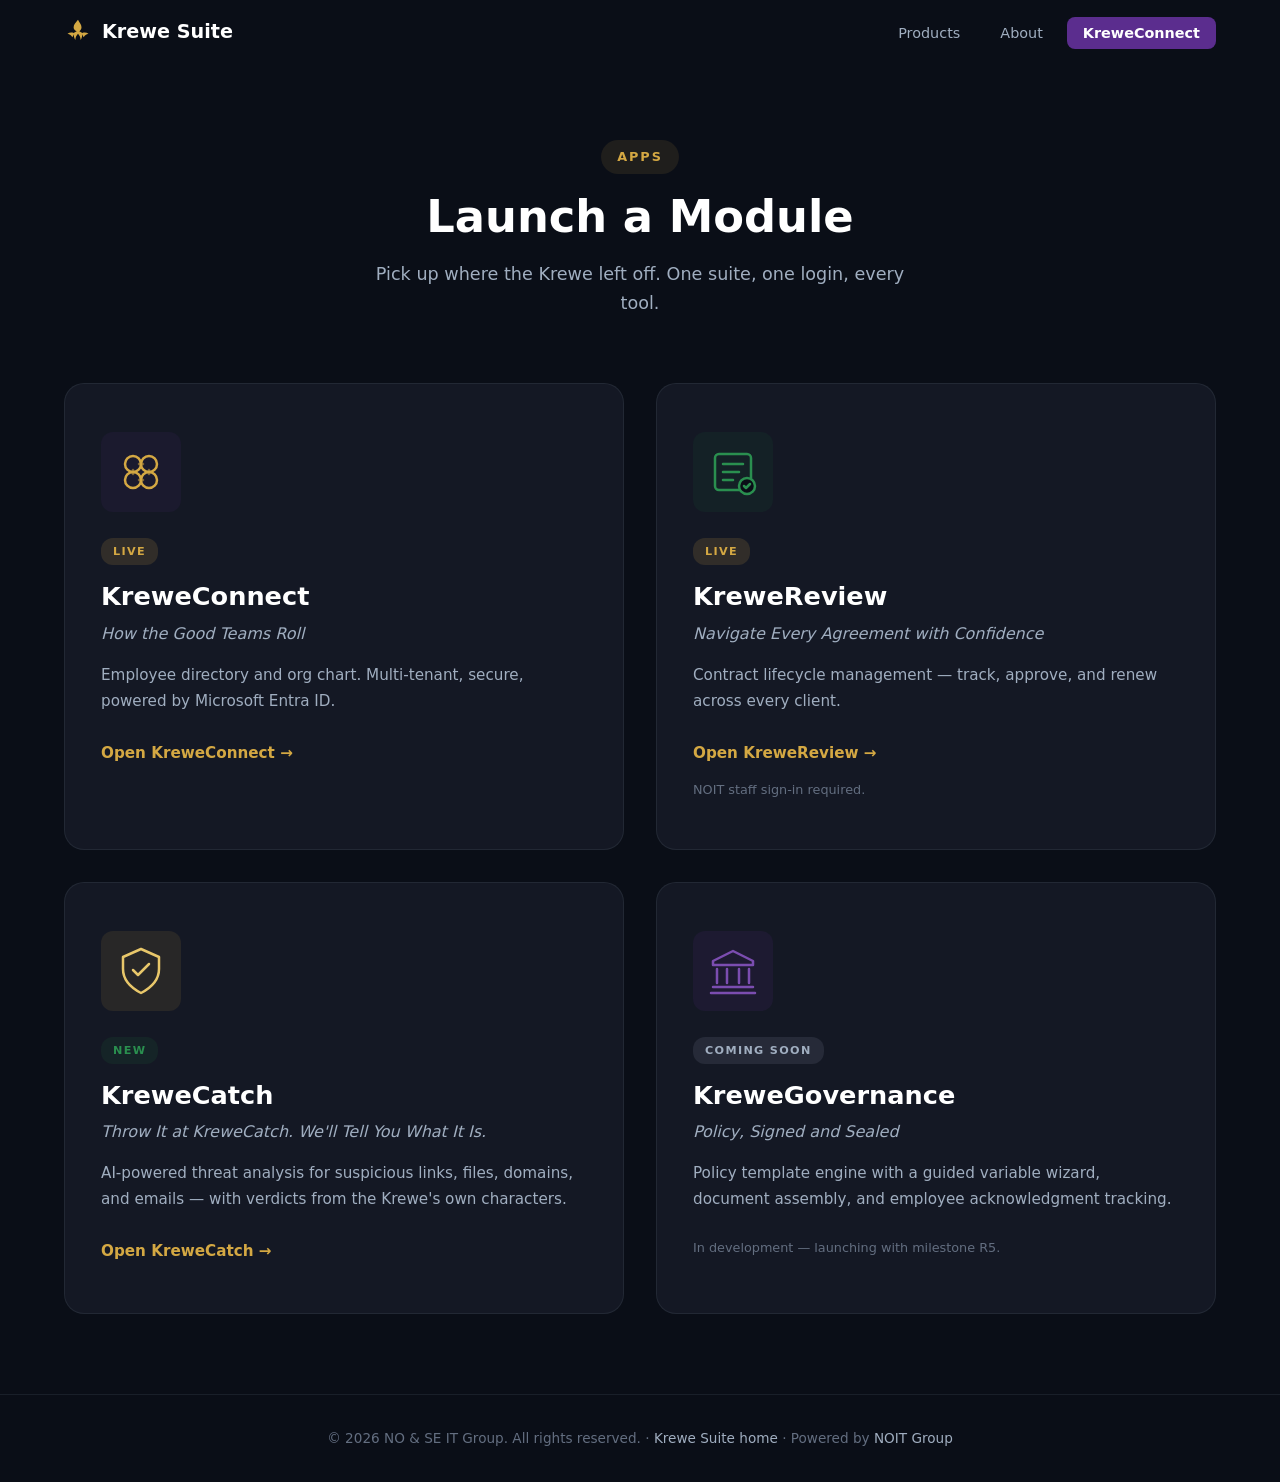
==== app/index.html @ 6ff29b7a "Add /app launcher hub with all four Krewe modules Adds an app hub page at /app/ listing KreweConnect" ====
<!DOCTYPE html>
<html lang="en">
<head>
    <meta charset="UTF-8">
    <meta name="viewport" content="width=device-width, initial-scale=1.0">
    <title>Krewe Suite Apps — Launch a Module | NOIT Group</title>
    <meta name="description" content="Launch your Krewe Suite modules: KreweConnect, KreweReview, KreweGovernance, and KreweCatch. By NO & SE IT Group.">
    <meta name="theme-color" content="#0A0E17">
    <meta name="robots" content="noindex">
    <meta property="og:title" content="Krewe Suite Apps — Launch a Module">
    <meta property="og:description" content="Launch your Krewe Suite modules. By NO & SE IT Group.">
    <meta property="og:type" content="website">
    <meta property="og:url" content="https://krewesuite.noitgroup.com/app/">
    <link rel="stylesheet" href="/css/styles.css">
    <style>
        /* App hub-specific styles (extends /css/styles.css) */
        .hub-main {
            min-height: 100vh;
            padding: 140px 0 80px;
        }

        .launch-grid {
            display: grid;
            grid-template-columns: repeat(2, 1fr);
            gap: 32px;
        }

        @media (max-width: 768px) {
            .launch-grid {
                grid-template-columns: 1fr;
            }
        }

        .product-card--governance::before {
            background: linear-gradient(90deg, var(--purple), var(--gold));
        }

        .product-card--governance .product-icon {
            background: rgba(91, 45, 142, 0.12);
            color: var(--purple-light);
        }

        .product-card--catch::before {
            background: linear-gradient(90deg, var(--gold), var(--green));
        }

        .product-card--catch .product-icon {
            background: rgba(212, 168, 67, 0.1);
            color: var(--gold-light);
        }

        .product-badge--soon {
            color: var(--gray);
            background: rgba(160, 174, 192, 0.12);
        }

        .product-card--disabled {
            cursor: default;
            opacity: 0.65;
        }

        .product-card--disabled:hover {
            background: var(--card);
            border-color: var(--border);
            transform: none;
            box-shadow: none;
        }

        .product-card--disabled:hover::before {
            opacity: 0;
        }

        .product-note {
            display: block;
            margin-top: 12px;
            font-size: 0.8rem;
            color: var(--gray-dim);
        }

        .hub-footer {
            padding: 32px 0;
            border-top: 1px solid var(--border);
            text-align: center;
            color: var(--gray-dim);
            font-size: 0.85rem;
        }

        .hub-footer a {
            color: var(--gray);
            text-decoration: none;
        }

        .hub-footer a:hover {
            color: var(--gold);
        }
    </style>
</head>
<body>
    <!-- Navigation -->
    <nav class="nav" id="nav">
        <div class="nav-container">
            <a href="/" class="nav-logo">
                <svg class="nav-fleur" viewBox="0 0 32 32" width="28" height="28" aria-hidden="true">
                    <path d="M16 2c1.5 3 4 5.5 4 8.5 0 2-1 3.5-2.5 4.5l3.5 2c2.5-1 5-0.5 7 1-2.5 0.5-4.5 2-5.5 4l-2-3.5c0.5 2 0 4.5-1.5 6.5 0-3-1.5-5.5-3-7-1.5 1.5-3 4-3 7-1.5-2-2-4.5-1.5-6.5l-2 3.5c-1-2-3-3.5-5.5-4 2-1.5 4.5-2 7-1l3.5-2C12 14 11 12.5 11 10.5 11 7.5 13.5 5 16 2z" fill="currentColor"/>
                </svg>
                <span>Krewe Suite</span>
            </a>
            <button class="nav-toggle" id="navToggle" aria-label="Toggle navigation" aria-expanded="false">
                <span></span><span></span><span></span>
            </button>
            <ul class="nav-links" id="navLinks">
                <li><a href="/#products">Products</a></li>
                <li><a href="/#about">About</a></li>
                <li><a href="/app/kreweconnect/" class="nav-cta">KreweConnect</a></li>
            </ul>
        </div>
    </nav>

    <!-- App Launcher -->
    <main class="hub-main">
        <div class="container">
            <div class="section-header reveal">
                <span class="section-label">Apps</span>
                <h2>Launch a Module</h2>
                <p class="section-subtitle">Pick up where the Krewe left off. One suite, one login, every tool.</p>
            </div>
            <div class="launch-grid">
                <!-- KreweConnect -->
                <a href="/app/kreweconnect/" class="product-card product-card--connect reveal">
                    <div class="product-icon">
                        <svg viewBox="0 0 56 56" width="56" height="56" fill="none" stroke="currentColor" stroke-width="2.5" stroke-linecap="round" stroke-linejoin="round">
                            <circle cx="20" cy="20" r="8"/>
                            <circle cx="36" cy="20" r="8"/>
                            <circle cx="20" cy="36" r="8"/>
                            <circle cx="36" cy="36" r="8"/>
                            <line x1="26" y1="20" x2="30" y2="20" opacity="0.5"/>
                            <line x1="20" y1="26" x2="20" y2="30" opacity="0.5"/>
                            <line x1="36" y1="26" x2="36" y2="30" opacity="0.5"/>
                            <line x1="26" y1="36" x2="30" y2="36" opacity="0.5"/>
                        </svg>
                    </div>
                    <div class="product-badge product-badge--live">Live</div>
                    <h3>KreweConnect</h3>
                    <p class="product-tagline">How the Good Teams Roll</p>
                    <p class="product-desc">Employee directory and org chart. Multi-tenant, secure, powered by Microsoft Entra ID.</p>
                    <span class="product-link">Open KreweConnect →</span>
                </a>

                <!-- KreweReview -->
                <a href="/app/kreweconnect/contracts" class="product-card product-card--review reveal">
                    <div class="product-icon">
                        <svg viewBox="0 0 56 56" width="56" height="56" fill="none" stroke="currentColor" stroke-width="2.5" stroke-linecap="round" stroke-linejoin="round">
                            <path d="M14 10h28a4 4 0 014 4v28a4 4 0 01-4 4H14a4 4 0 01-4-4V14a4 4 0 014-4z"/>
                            <path d="M18 20h20M18 28h16M18 36h10"/>
                            <circle cx="42" cy="42" r="8" fill="#0A0E17" stroke="currentColor"/>
                            <path d="M39 42l2 2 4-4"/>
                        </svg>
                    </div>
                    <div class="product-badge product-badge--live">Live</div>
                    <h3>KreweReview</h3>
                    <p class="product-tagline">Navigate Every Agreement with Confidence</p>
                    <p class="product-desc">Contract lifecycle management — track, approve, and renew across every client.</p>
                    <span class="product-link">Open KreweReview →</span>
                    <span class="product-note">NOIT staff sign-in required.</span>
                </a>

                <!-- KreweCatch -->
                <a href="https://icy-beach-07128210f.7.azurestaticapps.net/" class="product-card product-card--catch reveal">
                    <!-- TODO: switch href to https://krewecatch.noitgroup.com once the CNAME is live -->
                    <div class="product-icon">
                        <svg viewBox="0 0 56 56" width="56" height="56" fill="none" stroke="currentColor" stroke-width="2.5" stroke-linecap="round" stroke-linejoin="round">
                            <path d="M28 6l18 8v12c0 10-7.5 18.5-18 24C17.5 44.5 10 36 10 26V14l18-8z"/>
                            <path d="M20 27l5 5 11-11"/>
                        </svg>
                    </div>
                    <div class="product-badge product-badge--new">New</div>
                    <h3>KreweCatch</h3>
                    <p class="product-tagline">Throw It at KreweCatch. We'll Tell You What It Is.</p>
                    <p class="product-desc">AI-powered threat analysis for suspicious links, files, domains, and emails — with verdicts from the Krewe's own characters.</p>
                    <span class="product-link">Open KreweCatch →</span>
                </a>

                <!-- KreweGovernance -->
                <div class="product-card product-card--governance product-card--disabled reveal" aria-disabled="true">
                    <div class="product-icon">
                        <svg viewBox="0 0 56 56" width="56" height="56" fill="none" stroke="currentColor" stroke-width="2.5" stroke-linecap="round" stroke-linejoin="round">
                            <path d="M28 8L8 18v4h40v-4L28 8z"/>
                            <path d="M12 26v14M22 26v14M34 26v14M44 26v14"/>
                            <path d="M8 44h40M6 50h44"/>
                        </svg>
                    </div>
                    <div class="product-badge product-badge--soon">Coming Soon</div>
                    <h3>KreweGovernance</h3>
                    <p class="product-tagline">Policy, Signed and Sealed</p>
                    <p class="product-desc">Policy template engine with a guided variable wizard, document assembly, and employee acknowledgment tracking.</p>
                    <span class="product-note">In development — launching with milestone R5.</span>
                </div>
            </div>
        </div>
    </main>

    <!-- Footer -->
    <footer class="hub-footer">
        <div class="container">
            <p>&copy; 2026 NO &amp; SE IT Group. All rights reserved. · <a href="/">Krewe Suite home</a> · Powered by <a href="https://noitgroup.com" target="_blank" rel="noopener">NOIT Group</a></p>
        </div>
    </footer>

    <script src="/js/main.js"></script>
</body>
</html>
---- css/styles.css ----
/* ============================================
   Krewe Suite Overview — Styles
   Mardi Gras Dark Theme
   ============================================ */

/* --- Design Tokens --- */
:root {
    --purple: #5B2D8E;
    --purple-light: #7B4DB0;
    --purple-glow: rgba(91, 45, 142, 0.3);
    --gold: #D4A843;
    --gold-light: #E8C76A;
    --gold-glow: rgba(212, 168, 67, 0.3);
    --green: #1B6B3A;
    --green-light: #2A8F4F;
    --green-glow: rgba(27, 107, 58, 0.3);
    --bg: #0A0E17;
    --bg-elevated: #101520;
    --card: #141824;
    --card-hover: #1A2030;
    --white: #FFFFFF;
    --gray: #A0AEC0;
    --gray-dim: #636E80;
    --border: rgba(160, 174, 192, 0.1);
    --border-hover: rgba(160, 174, 192, 0.2);
    --font: 'Segoe UI', system-ui, -apple-system, BlinkMacSystemFont, sans-serif;
    --font-mono: 'SF Mono', 'Cascadia Code', 'Consolas', monospace;
    --radius: 12px;
    --radius-sm: 8px;
    --radius-lg: 20px;
    --shadow: 0 4px 24px rgba(0, 0, 0, 0.3);
    --shadow-lg: 0 8px 48px rgba(0, 0, 0, 0.4);
    --transition: 0.3s cubic-bezier(0.4, 0, 0.2, 1);
    --max-width: 1200px;
}

/* --- Reset & Base --- */
*, *::before, *::after {
    margin: 0;
    padding: 0;
    box-sizing: border-box;
}

html {
    scroll-behavior: smooth;
    -webkit-text-size-adjust: 100%;
}

body {
    font-family: var(--font);
    background: var(--bg);
    color: var(--gray);
    line-height: 1.7;
    overflow-x: hidden;
    -webkit-font-smoothing: antialiased;
    -moz-osx-font-smoothing: grayscale;
}

h1, h2, h3, h4 {
    color: var(--white);
    line-height: 1.2;
    font-weight: 700;
}

a {
    color: var(--gold);
    text-decoration: none;
    transition: color var(--transition);
}

a:hover {
    color: var(--gold-light);
}

img {
    max-width: 100%;
    display: block;
}

.container {
    width: 100%;
    max-width: var(--max-width);
    margin: 0 auto;
    padding: 0 24px;
}

.section {
    padding: 100px 0;
    position: relative;
}

/* --- Navigation --- */
.nav {
    position: fixed;
    top: 0;
    left: 0;
    right: 0;
    z-index: 1000;
    padding: 16px 0;
    transition: all var(--transition);
    background: transparent;
}

.nav.scrolled {
    background: rgba(10, 14, 23, 0.92);
    backdrop-filter: blur(16px);
    -webkit-backdrop-filter: blur(16px);
    padding: 10px 0;
    border-bottom: 1px solid var(--border);
}

.nav-container {
    max-width: var(--max-width);
    margin: 0 auto;
    padding: 0 24px;
    display: flex;
    align-items: center;
    justify-content: space-between;
}

.nav-logo {
    display: flex;
    align-items: center;
    gap: 10px;
    color: var(--white);
    font-size: 1.2rem;
    font-weight: 700;
    text-decoration: none;
}

.nav-fleur {
    color: var(--gold);
}

.nav-toggle {
    display: none;
    flex-direction: column;
    gap: 5px;
    background: none;
    border: none;
    cursor: pointer;
    padding: 6px;
    z-index: 1001;
}

.nav-toggle span {
    display: block;
    width: 24px;
    height: 2px;
    background: var(--white);
    border-radius: 2px;
    transition: all var(--transition);
}

.nav-toggle.active span:nth-child(1) {
    transform: rotate(45deg) translate(5px, 5px);
}

.nav-toggle.active span:nth-child(2) {
    opacity: 0;
}

.nav-toggle.active span:nth-child(3) {
    transform: rotate(-45deg) translate(5px, -5px);
}

.nav-links {
    display: flex;
    align-items: center;
    list-style: none;
    gap: 8px;
}

.nav-links a {
    color: var(--gray);
    font-size: 0.9rem;
    font-weight: 500;
    padding: 8px 16px;
    border-radius: var(--radius-sm);
    transition: all var(--transition);
}

.nav-links a:hover {
    color: var(--white);
    background: rgba(255, 255, 255, 0.05);
}

.nav-cta {
    background: var(--purple) !important;
    color: var(--white) !important;
    font-weight: 600 !important;
}

.nav-cta:hover {
    background: var(--purple-light) !important;
}

/* --- Hero --- */
.hero {
    min-height: 100vh;
    display: flex;
    align-items: center;
    justify-content: center;
    position: relative;
    overflow: hidden;
    padding: 120px 0 80px;
}

.hero-canvas {
    position: absolute;
    inset: 0;
    width: 100%;
    height: 100%;
}

.hero-gradient {
    position: absolute;
    inset: 0;
    background:
        radial-gradient(ellipse 60% 50% at 20% 50%, var(--purple-glow), transparent),
        radial-gradient(ellipse 50% 40% at 80% 30%, var(--gold-glow), transparent),
        radial-gradient(ellipse 40% 50% at 60% 80%, var(--green-glow), transparent);
    opacity: 0.5;
    animation: gradientPulse 12s ease-in-out infinite alternate;
}

@keyframes gradientPulse {
    0% { opacity: 0.4; transform: scale(1); }
    50% { opacity: 0.6; transform: scale(1.05); }
    100% { opacity: 0.4; transform: scale(1); }
}

.hero-content {
    position: relative;
    z-index: 2;
    text-align: center;
}

.hero-fleur {
    margin: 0 auto 24px;
    animation: floatFleur 6s ease-in-out infinite;
}

@keyframes floatFleur {
    0%, 100% { transform: translateY(0); }
    50% { transform: translateY(-10px); }
}

.hero-title {
    font-size: clamp(3rem, 8vw, 5.5rem);
    font-weight: 800;
    letter-spacing: -0.03em;
    margin-bottom: 16px;
}

.hero-title-the {
    color: var(--gray);
    font-weight: 400;
    font-size: 0.5em;
    vertical-align: middle;
}

.hero-title-krewe {
    color: var(--white);
}

.hero-title-suite {
    color: var(--gold);
}

.hero-tagline {
    font-size: clamp(1.2rem, 3vw, 1.6rem);
    color: var(--gray);
    font-weight: 400;
    margin-bottom: 20px;
    font-style: italic;
}

.hero-statement {
    font-size: clamp(1rem, 2vw, 1.15rem);
    color: var(--gray);
    max-width: 640px;
    margin: 0 auto 40px;
    line-height: 1.8;
}

.hero-scroll-hint {
    position: absolute;
    bottom: 32px;
    left: 50%;
    transform: translateX(-50%);
    color: var(--gray-dim);
    animation: bounce 2s ease-in-out infinite;
}

@keyframes bounce {
    0%, 100% { transform: translateX(-50%) translateY(0); }
    50% { transform: translateX(-50%) translateY(8px); }
}

/* --- Buttons --- */
.btn {
    display: inline-flex;
    align-items: center;
    gap: 8px;
    padding: 14px 32px;
    border-radius: var(--radius);
    font-size: 1rem;
    font-weight: 600;
    font-family: var(--font);
    cursor: pointer;
    border: none;
    transition: all var(--transition);
    text-decoration: none;
}

.btn-primary {
    background: linear-gradient(135deg, var(--gold), #C49A38);
    color: #0A0E17;
    box-shadow: 0 4px 16px rgba(212, 168, 67, 0.25);
}

.btn-primary:hover {
    transform: translateY(-2px);
    box-shadow: 0 6px 24px rgba(212, 168, 67, 0.35);
    color: #0A0E17;
    background: linear-gradient(135deg, var(--gold-light), var(--gold));
}

.btn-primary:active {
    transform: translateY(0);
}

/* --- Section Headers --- */
.section-header {
    text-align: center;
    margin-bottom: 64px;
}

.section-label {
    display: inline-block;
    font-size: 0.8rem;
    font-weight: 600;
    text-transform: uppercase;
    letter-spacing: 0.15em;
    color: var(--gold);
    background: rgba(212, 168, 67, 0.1);
    padding: 6px 16px;
    border-radius: 20px;
    margin-bottom: 16px;
}

.section-header h2 {
    font-size: clamp(1.8rem, 4vw, 2.8rem);
    margin-bottom: 16px;
}

.section-subtitle {
    font-size: 1.1rem;
    color: var(--gray);
    max-width: 560px;
    margin: 0 auto;
}

/* --- Products --- */
.products {
    background: var(--bg-elevated);
}

.products-grid {
    display: grid;
    grid-template-columns: repeat(2, 1fr);
    gap: 32px;
}

.product-card {
    background: var(--card);
    border: 1px solid var(--border);
    border-radius: var(--radius-lg);
    padding: 48px 36px;
    transition: all var(--transition);
    position: relative;
    overflow: hidden;
    text-decoration: none;
    display: block;
    color: inherit;
}

.product-card::before {
    content: '';
    position: absolute;
    top: 0;
    left: 0;
    right: 0;
    height: 4px;
    opacity: 0;
    transition: opacity var(--transition);
}

.product-card--connect::before {
    background: linear-gradient(90deg, var(--gold), var(--purple));
}

.product-card--review::before {
    background: linear-gradient(90deg, var(--green), var(--gold));
}

.product-card:hover {
    background: var(--card-hover);
    border-color: var(--border-hover);
    transform: translateY(-6px);
    box-shadow: var(--shadow-lg);
}

.product-card:hover::before {
    opacity: 1;
}

.product-icon {
    width: 80px;
    height: 80px;
    border-radius: var(--radius);
    background: rgba(91, 45, 142, 0.1);
    display: flex;
    align-items: center;
    justify-content: center;
    margin-bottom: 24px;
    color: var(--gold);
}

.product-card--review .product-icon {
    background: rgba(27, 107, 58, 0.1);
    color: var(--green-light);
}

.product-badge {
    display: inline-block;
    font-size: 0.7rem;
    font-weight: 700;
    text-transform: uppercase;
    letter-spacing: 0.12em;
    padding: 4px 12px;
    border-radius: 12px;
    margin-bottom: 16px;
}

.product-badge--live {
    color: var(--gold);
    background: rgba(212, 168, 67, 0.15);
}

.product-badge--new {
    color: var(--green-light);
    background: rgba(27, 107, 58, 0.15);
}

.product-card h3 {
    font-size: 1.6rem;
    margin-bottom: 8px;
}

.product-tagline {
    font-size: 1rem;
    color: var(--gray);
    font-style: italic;
    margin-bottom: 16px;
}

.product-desc {
    font-size: 0.95rem;
    line-height: 1.7;
    margin-bottom: 24px;
}

.product-link {
    font-size: 0.95rem;
    font-weight: 600;
    color: var(--gold);
    transition: color var(--transition);
}

.product-card:hover .product-link {
    color: var(--gold-light);
}

/* --- Coming Soon --- */
.coming-soon {
    text-align: center;
}

.coming-soon-content {
    max-width: 600px;
    margin: 0 auto;
}

.coming-soon-icon {
    color: var(--purple-light);
    margin-bottom: 32px;
    animation: pulse-ring 3s ease-in-out infinite;
}

@keyframes pulse-ring {
    0%, 100% { opacity: 0.6; transform: scale(1); }
    50% { opacity: 1; transform: scale(1.05); }
}

.coming-soon-content h2 {
    font-size: clamp(1.8rem, 4vw, 2.4rem);
    margin-bottom: 16px;
}

.coming-soon-content p {
    font-size: 1.05rem;
    line-height: 1.8;
    color: var(--gray);
}

.coming-soon-dots {
    display: flex;
    justify-content: center;
    gap: 8px;
    margin-top: 32px;
}

.coming-soon-dots span {
    width: 8px;
    height: 8px;
    border-radius: 50%;
    animation: dotPulse 1.5s ease-in-out infinite;
}

.coming-soon-dots span:nth-child(1) {
    background: var(--purple);
    animation-delay: 0s;
}

.coming-soon-dots span:nth-child(2) {
    background: var(--gold);
    animation-delay: 0.2s;
}

.coming-soon-dots span:nth-child(3) {
    background: var(--green);
    animation-delay: 0.4s;
}

@keyframes dotPulse {
    0%, 100% { opacity: 0.3; transform: scale(1); }
    50% { opacity: 1; transform: scale(1.4); }
}

/* --- About --- */
.about {
    background: var(--bg-elevated);
}

.about-grid {
    display: grid;
    grid-template-columns: 1fr;
    gap: 60px;
    align-items: start;
}

@media (min-width: 768px) {
    .about-grid {
        grid-template-columns: 1fr 1fr;
    }
}

.about-content h2 {
    font-size: clamp(1.8rem, 4vw, 2.4rem);
    margin-bottom: 20px;
}

.about-content p {
    font-size: 1rem;
    line-height: 1.8;
    margin-bottom: 20px;
}

.about-values {
    display: flex;
    flex-direction: column;
    gap: 28px;
}

.value-item {
    display: flex;
    gap: 20px;
    align-items: flex-start;
}

.value-icon {
    width: 48px;
    height: 48px;
    border-radius: var(--radius-sm);
    background: var(--card);
    border: 1px solid var(--border);
    display: flex;
    align-items: center;
    justify-content: center;
    flex-shrink: 0;
}

.value-item h4 {
    font-size: 1rem;
    margin-bottom: 4px;
}

.value-item p {
    font-size: 0.9rem;
    line-height: 1.6;
}

/* --- Footer --- */
.footer {
    padding: 60px 0 32px;
    border-top: 1px solid var(--border);
}

.footer-grid {
    display: grid;
    grid-template-columns: 2fr 1fr 1fr 1fr;
    gap: 40px;
    margin-bottom: 48px;
}

.footer-logo {
    display: flex;
    align-items: center;
    gap: 8px;
    color: var(--white);
    font-weight: 700;
    font-size: 1.1rem;
    margin-bottom: 12px;
}

.footer-brand p {
    font-size: 0.9rem;
    color: var(--gray-dim);
}

.footer-links h4 {
    font-size: 0.85rem;
    text-transform: uppercase;
    letter-spacing: 0.1em;
    margin-bottom: 16px;
    color: var(--gray);
}

.footer-links ul {
    list-style: none;
}

.footer-links li {
    margin-bottom: 10px;
}

.footer-links a {
    color: var(--gray-dim);
    font-size: 0.9rem;
    display: inline-flex;
    align-items: center;
    gap: 6px;
    transition: color var(--transition);
}

.footer-links a:hover {
    color: var(--white);
}

.footer-bottom {
    display: flex;
    justify-content: space-between;
    align-items: center;
    padding-top: 24px;
    border-top: 1px solid var(--border);
    font-size: 0.85rem;
    color: var(--gray-dim);
}

.footer-bottom a {
    color: var(--gray);
}

/* --- Reveal Animations --- */
.reveal {
    opacity: 0;
    transform: translateY(30px);
    transition: opacity 0.7s cubic-bezier(0.4, 0, 0.2, 1), transform 0.7s cubic-bezier(0.4, 0, 0.2, 1);
}

.reveal.visible {
    opacity: 1;
    transform: translateY(0);
}

.animate-in {
    opacity: 0;
    transform: translateY(20px);
    animation: fadeInUp 0.8s cubic-bezier(0.4, 0, 0.2, 1) forwards;
}

.delay-1 { animation-delay: 0.15s; }
.delay-2 { animation-delay: 0.3s; }
.delay-3 { animation-delay: 0.45s; }

@keyframes fadeInUp {
    to {
        opacity: 1;
        transform: translateY(0);
    }
}

/* --- Responsive --- */
@media (max-width: 900px) {
    .products-grid {
        grid-template-columns: 1fr;
    }

    .footer-grid {
        grid-template-columns: 1fr 1fr;
        gap: 32px;
    }

    .footer-brand {
        grid-column: 1 / -1;
    }
}

@media (max-width: 768px) {
    .section {
        padding: 72px 0;
    }

    .nav-toggle {
        display: flex;
    }

    .nav-links {
        position: fixed;
        top: 0;
        right: -100%;
        width: 280px;
        height: 100vh;
        background: var(--card);
        flex-direction: column;
        padding: 80px 32px 32px;
        gap: 4px;
        transition: right var(--transition);
        border-left: 1px solid var(--border);
        box-shadow: -8px 0 32px rgba(0, 0, 0, 0.3);
    }

    .nav-links.open {
        right: 0;
    }

    .nav-links a {
        width: 100%;
        padding: 12px 16px;
    }

    .footer-grid {
        grid-template-columns: 1fr;
        gap: 28px;
    }

    .footer-bottom {
        flex-direction: column;
        gap: 8px;
        text-align: center;
    }
}

@media (max-width: 480px) {
    .hero {
        padding: 100px 0 60px;
    }

    .hero-title {
        font-size: 2.6rem;
    }

    .product-card {
        padding: 32px 24px;
    }
}

/* --- Reduced Motion --- */
@media (prefers-reduced-motion: reduce) {
    *, *::before, *::after {
        animation-duration: 0.01ms !important;
        animation-iteration-count: 1 !important;
        transition-duration: 0.01ms !important;
    }

    html {
        scroll-behavior: auto;
    }

    .reveal {
        opacity: 1;
        transform: none;
    }

    .animate-in {
        opacity: 1;
        transform: none;
    }
}

/* --- Focus styles for accessibility --- */
a:focus-visible,
button:focus-visible,
input:focus-visible,
select:focus-visible,
textarea:focus-visible {
    outline: 2px solid var(--gold);
    outline-offset: 2px;
}
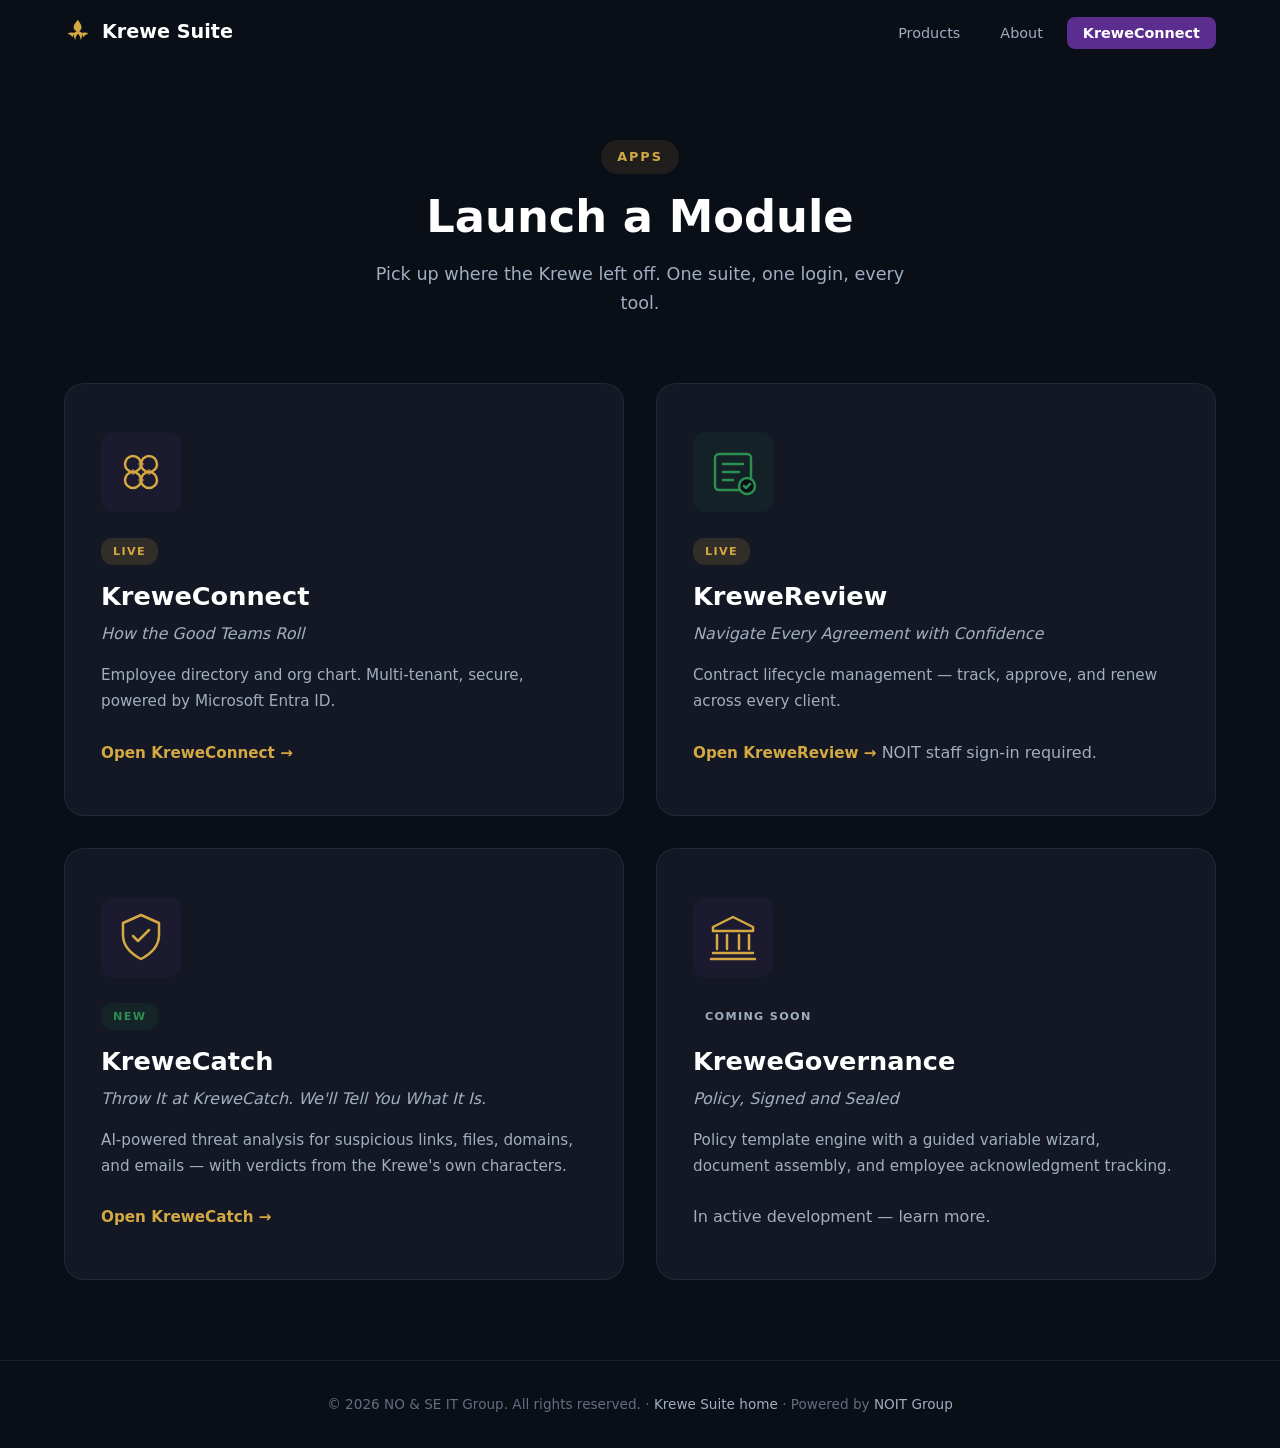
==== commit 209052f0: "Update site with the full KreweSuite: all four modules, new landing pages - Root overview: 2x2 produ" ====
--- a/app/index.html
+++ b/app/index.html
@@ -31,29 +31,8 @@
             }
         }
 
-        .product-card--governance::before {
-            background: linear-gradient(90deg, var(--purple), var(--gold));
-        }
-
-        .product-card--governance .product-icon {
-            background: rgba(91, 45, 142, 0.12);
-            color: var(--purple-light);
-        }
-
-        .product-card--catch::before {
-            background: linear-gradient(90deg, var(--gold), var(--green));
-        }
-
-        .product-card--catch .product-icon {
-            background: rgba(212, 168, 67, 0.1);
-            color: var(--gold-light);
-        }
-
-        .product-badge--soon {
-            color: var(--gray);
-            background: rgba(160, 174, 192, 0.12);
-        }
-
+        /* --governance/--catch card variants, --soon badge, and .product-note
+           now live in /css/styles.css (shared with the suite overview page) */
         .product-card--disabled {
             cursor: default;
             opacity: 0.65;
@@ -68,13 +47,6 @@
 
         .product-card--disabled:hover::before {
             opacity: 0;
-        }
-
-        .product-note {
-            display: block;
-            margin-top: 12px;
-            font-size: 0.8rem;
-            color: var(--gray-dim);
         }
 
         .hub-footer {
@@ -165,8 +137,9 @@
                 </a>
 
                 <!-- KreweCatch -->
-                <a href="https://icy-beach-07128210f.7.azurestaticapps.net/" class="product-card product-card--catch reveal">
-                    <!-- TODO: switch href to https://krewecatch.noitgroup.com once the CNAME is live -->
+                <a href="https://krewecatch.ai/" class="product-card product-card--catch reveal">
+                    <!-- KreweCatch is standalone at krewecatch.ai (not under noitgroup.com);
+                         DNS for krewecatch.ai -> its Azure SWA is managed at Register.com -->
                     <div class="product-icon">
                         <svg viewBox="0 0 56 56" width="56" height="56" fill="none" stroke="currentColor" stroke-width="2.5" stroke-linecap="round" stroke-linejoin="round">
                             <path d="M28 6l18 8v12c0 10-7.5 18.5-18 24C17.5 44.5 10 36 10 26V14l18-8z"/>
@@ -193,7 +166,7 @@
                     <h3>KreweGovernance</h3>
                     <p class="product-tagline">Policy, Signed and Sealed</p>
                     <p class="product-desc">Policy template engine with a guided variable wizard, document assembly, and employee acknowledgment tracking.</p>
-                    <span class="product-note">In development — launching with milestone R5.</span>
+                    <span class="product-note">In active development — <a href="/krewegovernance/" style="color: var(--gray);">learn more</a>.</span>
                 </div>
             </div>
         </div>
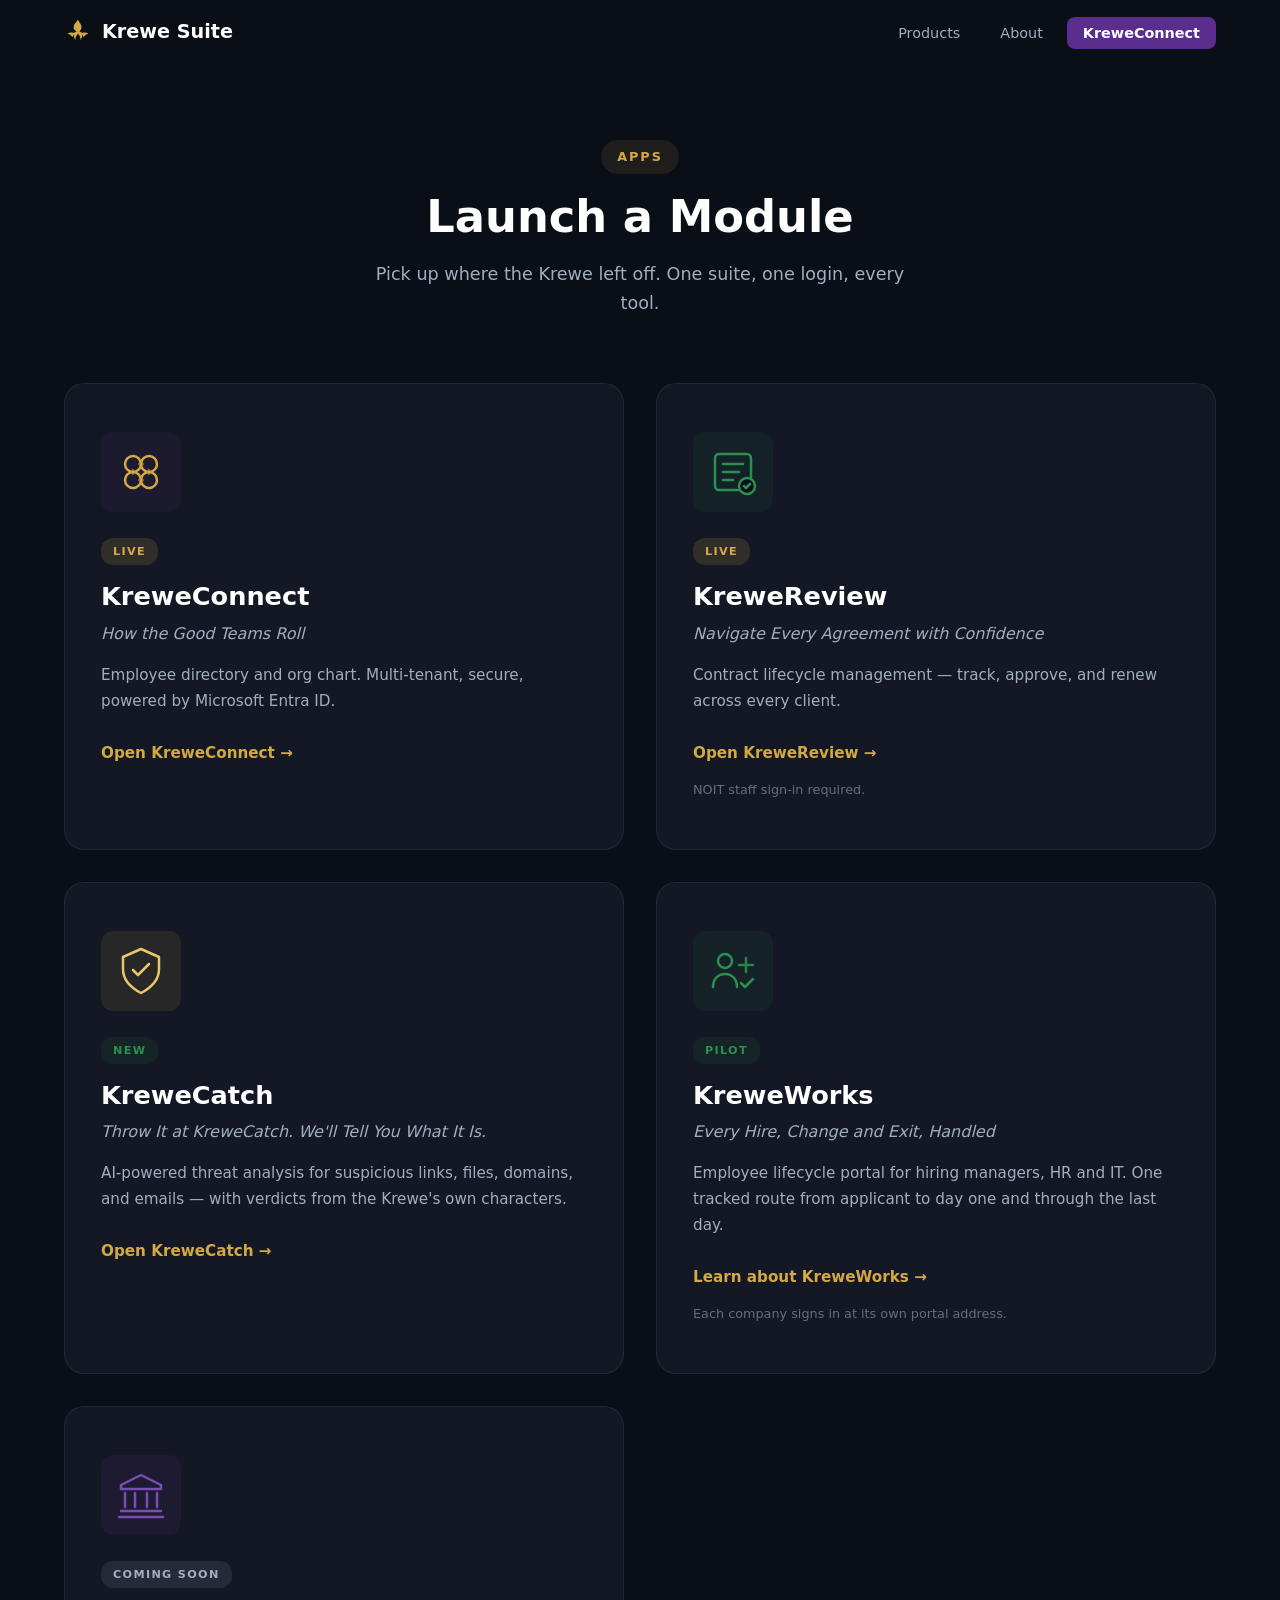
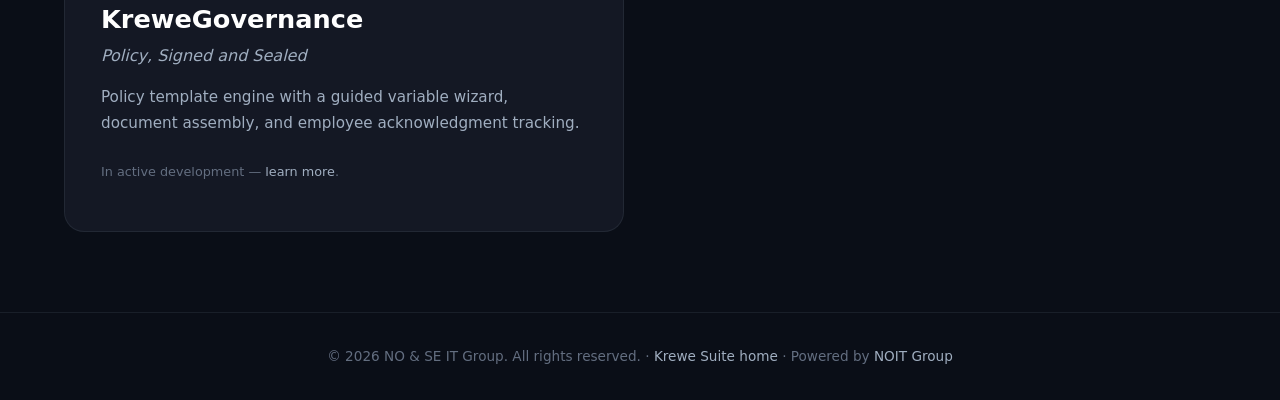
==== commit 9c297393: "Add KreweWorks to the suite: launcher card, overview card and landing page KreweWorks (employee life" ====
--- a/app/index.html
+++ b/app/index.html
@@ -4,7 +4,7 @@
     <meta charset="UTF-8">
     <meta name="viewport" content="width=device-width, initial-scale=1.0">
     <title>Krewe Suite Apps — Launch a Module | NOIT Group</title>
-    <meta name="description" content="Launch your Krewe Suite modules: KreweConnect, KreweReview, KreweGovernance, and KreweCatch. By NO & SE IT Group.">
+    <meta name="description" content="Launch your Krewe Suite modules: KreweConnect, KreweReview, KreweWorks, KreweGovernance, and KreweCatch. By NO & SE IT Group.">
     <meta name="theme-color" content="#0A0E17">
     <meta name="robots" content="noindex">
     <meta property="og:title" content="Krewe Suite Apps — Launch a Module">
@@ -153,6 +153,24 @@
                     <span class="product-link">Open KreweCatch →</span>
                 </a>
 
+                <!-- KreweWorks: each client runs its own portal at its own address, so this card leads to the overview -->
+                <a href="/kreweworks/" class="product-card product-card--works reveal">
+                    <div class="product-icon">
+                        <svg viewBox="0 0 56 56" width="56" height="56" fill="none" stroke="currentColor" stroke-width="2.5" stroke-linecap="round" stroke-linejoin="round">
+                            <circle cx="20" cy="18" r="7"/>
+                            <path d="M8 44c0-8 5-13 12-13s12 5 12 13"/>
+                            <path d="M34 22h14M41 15v14" opacity="0.9"/>
+                            <path d="M36 40l4 4 8-8"/>
+                        </svg>
+                    </div>
+                    <div class="product-badge product-badge--new">Pilot</div>
+                    <h3>KreweWorks</h3>
+                    <p class="product-tagline">Every Hire, Change and Exit, Handled</p>
+                    <p class="product-desc">Employee lifecycle portal for hiring managers, HR and IT. One tracked route from applicant to day one and through the last day.</p>
+                    <span class="product-link">Learn about KreweWorks →</span>
+                    <span class="product-note">Each company signs in at its own portal address.</span>
+                </a>
+
                 <!-- KreweGovernance -->
                 <div class="product-card product-card--governance product-card--disabled reveal" aria-disabled="true">
                     <div class="product-icon">
--- a/css/styles.css
+++ b/css/styles.css
@@ -405,6 +405,18 @@
     background: linear-gradient(90deg, var(--green), var(--gold));
 }
 
+.product-card--catch::before {
+    background: linear-gradient(90deg, var(--gold), var(--green));
+}
+
+.product-card--governance::before {
+    background: linear-gradient(90deg, var(--purple), var(--gold));
+}
+
+.product-card--works::before {
+    background: linear-gradient(90deg, var(--green), var(--purple));
+}
+
 .product-card:hover {
     background: var(--card-hover);
     border-color: var(--border-hover);
@@ -431,6 +443,36 @@
 .product-card--review .product-icon {
     background: rgba(27, 107, 58, 0.1);
     color: var(--green-light);
+}
+
+.product-card--catch .product-icon {
+    background: rgba(212, 168, 67, 0.1);
+    color: var(--gold-light);
+}
+
+.product-card--governance .product-icon {
+    background: rgba(91, 45, 142, 0.12);
+    color: var(--purple-light);
+}
+
+.product-card--works .product-icon {
+    background: rgba(27, 107, 58, 0.12);
+    color: var(--green-light);
+}
+
+.product-logo {
+    margin-bottom: 24px;
+}
+
+.product-logo img {
+    display: block;
+    height: 84px;
+    width: auto;
+    max-width: 100%;
+    object-fit: contain;
+    border-radius: var(--radius);
+    background: #fff;
+    padding: 6px 10px;
 }
 
 .product-badge {
@@ -452,6 +494,18 @@
 .product-badge--new {
     color: var(--green-light);
     background: rgba(27, 107, 58, 0.15);
+}
+
+.product-badge--soon {
+    color: var(--gray);
+    background: rgba(160, 174, 192, 0.12);
+}
+
+.product-note {
+    display: block;
+    margin-top: 12px;
+    font-size: 0.8rem;
+    color: var(--gray-dim);
 }
 
 .product-card h3 {
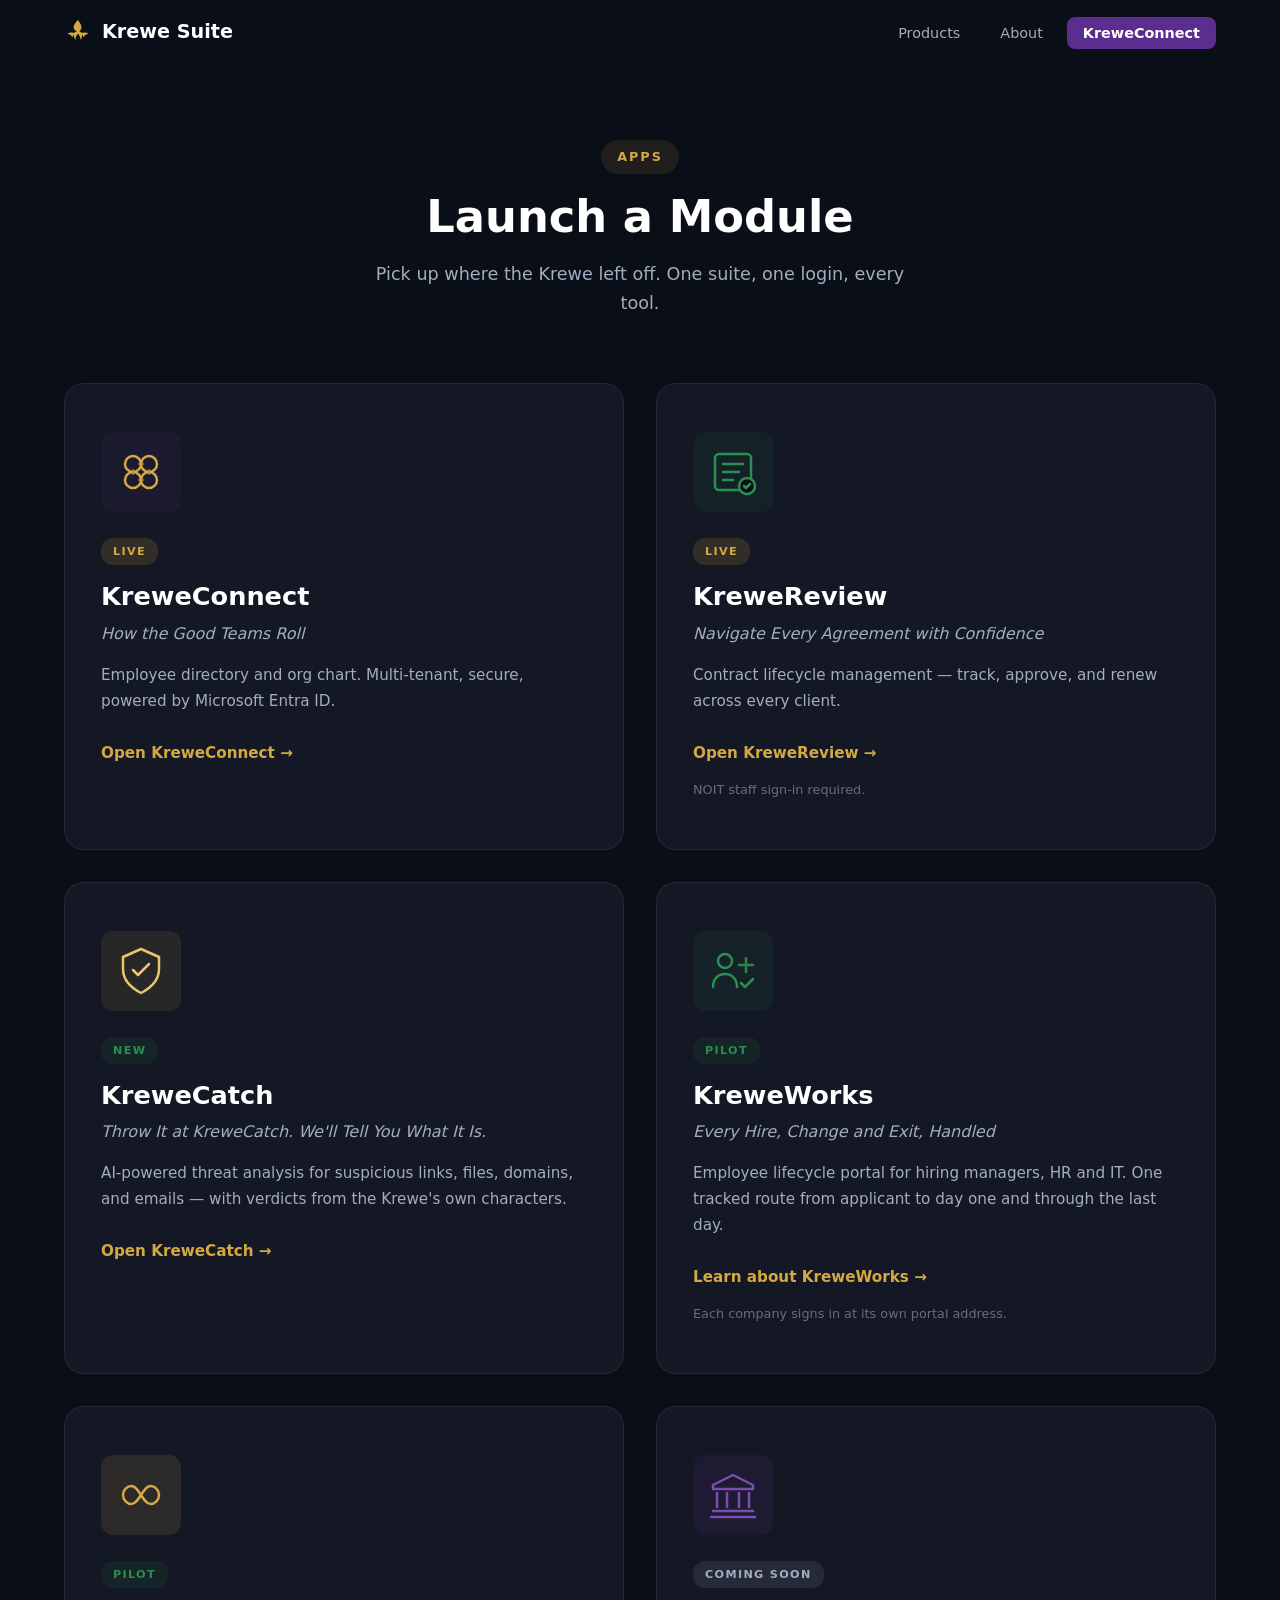
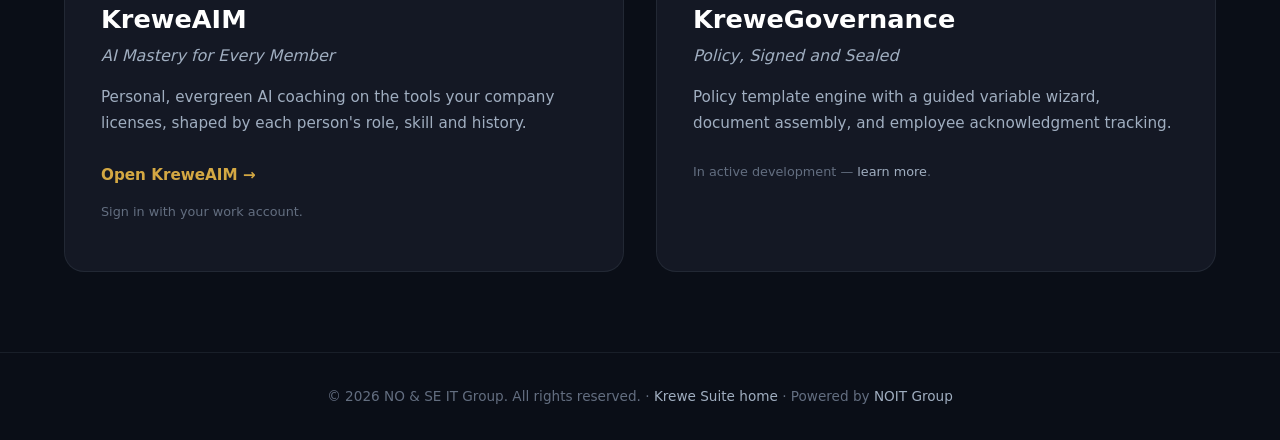
==== commit b936f3a7: "Add KreweAIM to the suite: landing page, launcher card and overview card KreweAIM (AI Mastery) joins" ====
--- a/app/index.html
+++ b/app/index.html
@@ -4,7 +4,7 @@
     <meta charset="UTF-8">
     <meta name="viewport" content="width=device-width, initial-scale=1.0">
     <title>Krewe Suite Apps — Launch a Module | NOIT Group</title>
-    <meta name="description" content="Launch your Krewe Suite modules: KreweConnect, KreweReview, KreweWorks, KreweGovernance, and KreweCatch. By NO & SE IT Group.">
+    <meta name="description" content="Launch your Krewe Suite modules: KreweConnect, KreweReview, KreweWorks, KreweAIM, KreweGovernance, and KreweCatch. By NO & SE IT Group.">
     <meta name="theme-color" content="#0A0E17">
     <meta name="robots" content="noindex">
     <meta property="og:title" content="Krewe Suite Apps — Launch a Module">
@@ -171,6 +171,21 @@
                     <span class="product-note">Each company signs in at its own portal address.</span>
                 </a>
 
+                <!-- KreweAIM: AI Mastery lives inside the Krewe app -->
+                <a href="/app/kreweconnect/kreweaim" class="product-card product-card--aim reveal">
+                    <div class="product-icon">
+                        <svg viewBox="0 0 56 56" width="56" height="56" fill="none" stroke="currentColor" stroke-width="2.5" stroke-linecap="round" stroke-linejoin="round">
+                            <path d="M10 28c0-5 4-9 8.5-9C26 19 30 37 37.5 37 42 37 46 33 46 28s-4-9-8.5-9C30 19 26 37 18.5 37 14 37 10 33 10 28z"/>
+                        </svg>
+                    </div>
+                    <div class="product-badge product-badge--new">Pilot</div>
+                    <h3>KreweAIM</h3>
+                    <p class="product-tagline">AI Mastery for Every Member</p>
+                    <p class="product-desc">Personal, evergreen AI coaching on the tools your company licenses, shaped by each person's role, skill and history.</p>
+                    <span class="product-link">Open KreweAIM →</span>
+                    <span class="product-note">Sign in with your work account.</span>
+                </a>
+
                 <!-- KreweGovernance -->
                 <div class="product-card product-card--governance product-card--disabled reveal" aria-disabled="true">
                     <div class="product-icon">
--- a/css/styles.css
+++ b/css/styles.css
@@ -417,6 +417,10 @@
     background: linear-gradient(90deg, var(--green), var(--purple));
 }
 
+.product-card--aim::before {
+    background: linear-gradient(90deg, var(--gold), var(--green));
+}
+
 .product-card:hover {
     background: var(--card-hover);
     border-color: var(--border-hover);
@@ -458,6 +462,11 @@
 .product-card--works .product-icon {
     background: rgba(27, 107, 58, 0.12);
     color: var(--green-light);
+}
+
+.product-card--aim .product-icon {
+    background: rgba(212, 168, 67, 0.12);
+    color: var(--gold);
 }
 
 .product-logo {
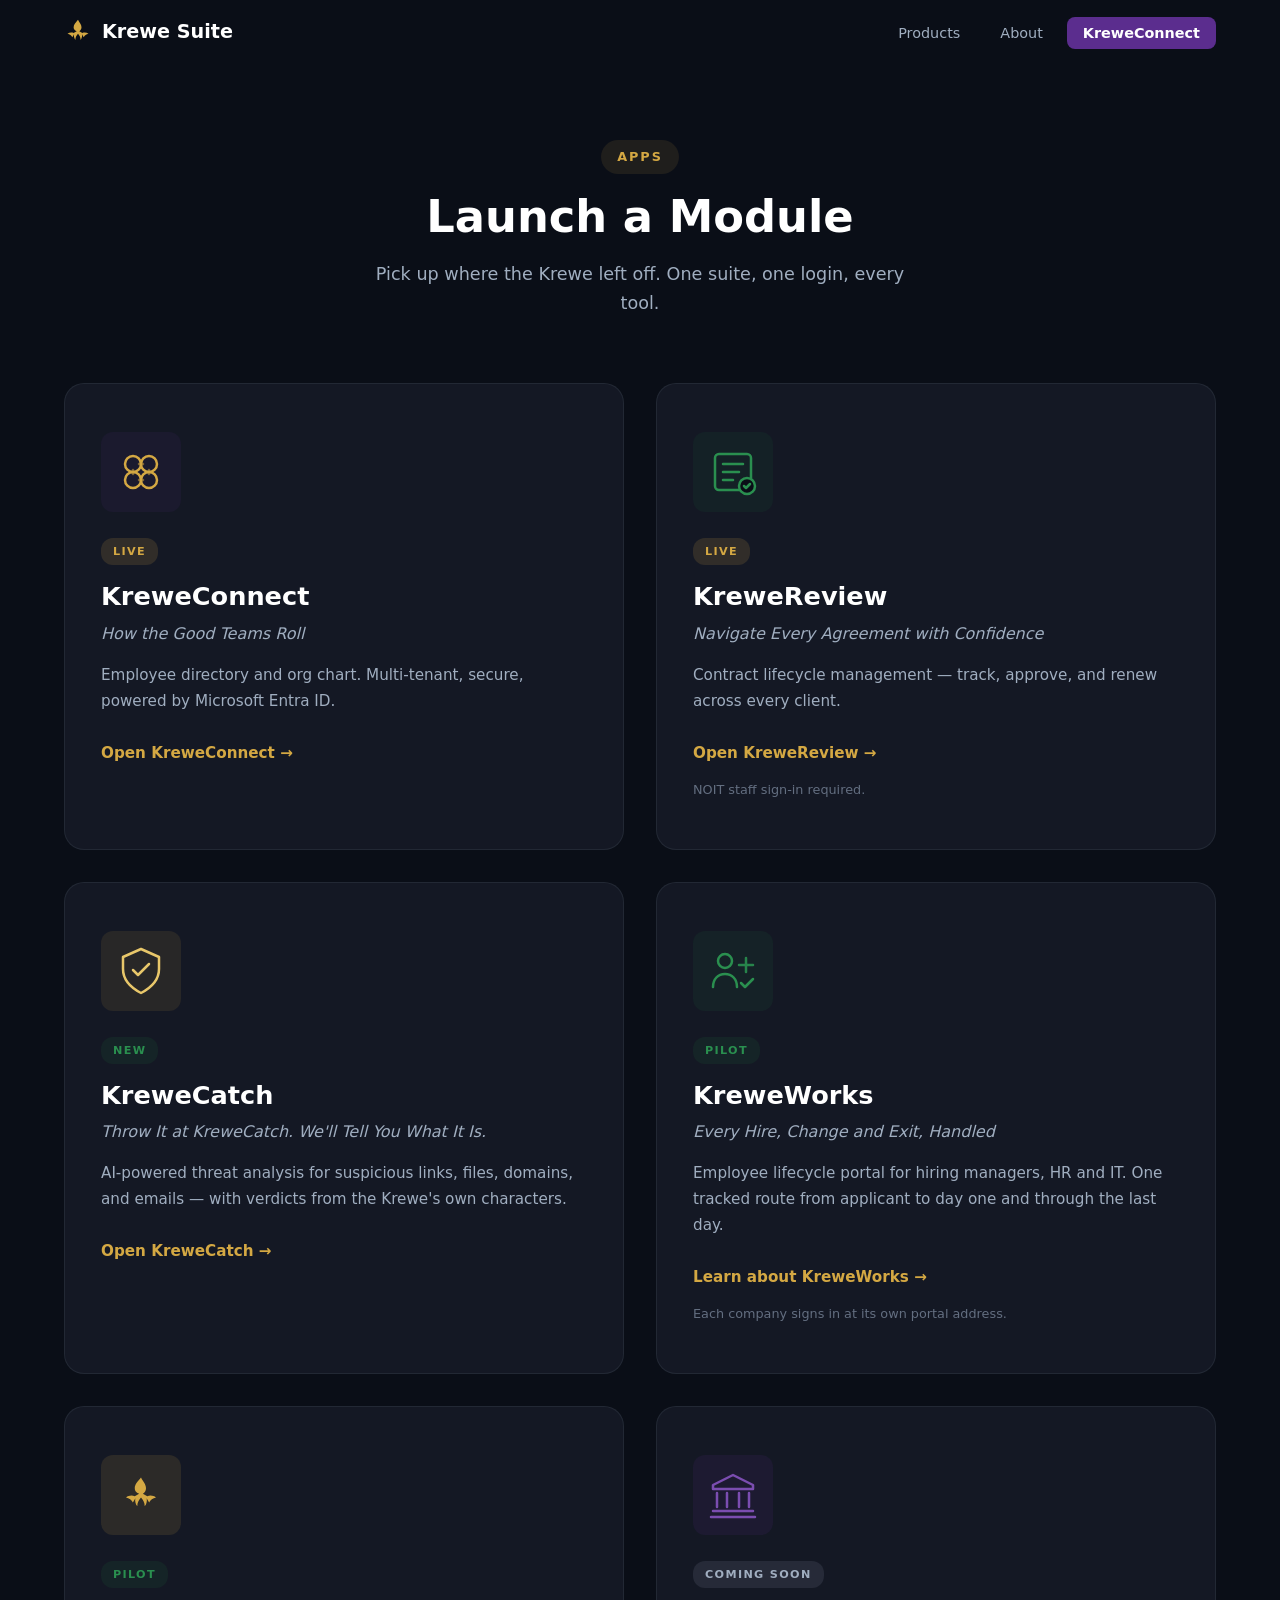
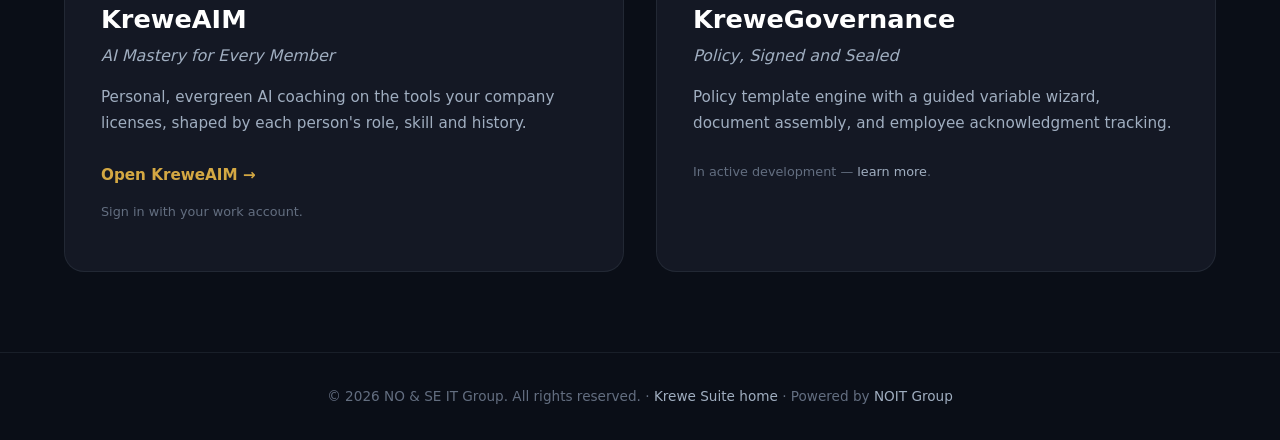
==== commit 147f41aa: "KreweAIM: fleur de lis mark and personal-program copy - Launcher and overview cards use the Krewe fl" ====
--- a/app/index.html
+++ b/app/index.html
@@ -174,8 +174,8 @@
                 <!-- KreweAIM: AI Mastery lives inside the Krewe app -->
                 <a href="/app/kreweconnect/kreweaim" class="product-card product-card--aim reveal">
                     <div class="product-icon">
-                        <svg viewBox="0 0 56 56" width="56" height="56" fill="none" stroke="currentColor" stroke-width="2.5" stroke-linecap="round" stroke-linejoin="round">
-                            <path d="M10 28c0-5 4-9 8.5-9C26 19 30 37 37.5 37 42 37 46 33 46 28s-4-9-8.5-9C30 19 26 37 18.5 37 14 37 10 33 10 28z"/>
+                        <svg viewBox="0 0 32 32" width="40" height="40" aria-hidden="true">
+                            <path fill="currentColor" d="M16 2c1.5 3 4 5.5 4 8.5 0 2-1 3.5-2.5 4.5l3.5 2c2.5-1 5-0.5 7 1-2.5 0.5-4.5 2-5.5 4l-2-3.5c0.5 2 0 4.5-1.5 6.5 0-3-1.5-5.5-3-7-1.5 1.5-3 4-3 7-1.5-2-2-4.5-1.5-6.5l-2 3.5c-1-2-3-3.5-5.5-4 2-1.5 4.5-2 7-1l3.5-2C12 14 11 12.5 11 10.5 11 7.5 13.5 5 16 2z"/>
                         </svg>
                     </div>
                     <div class="product-badge product-badge--new">Pilot</div>
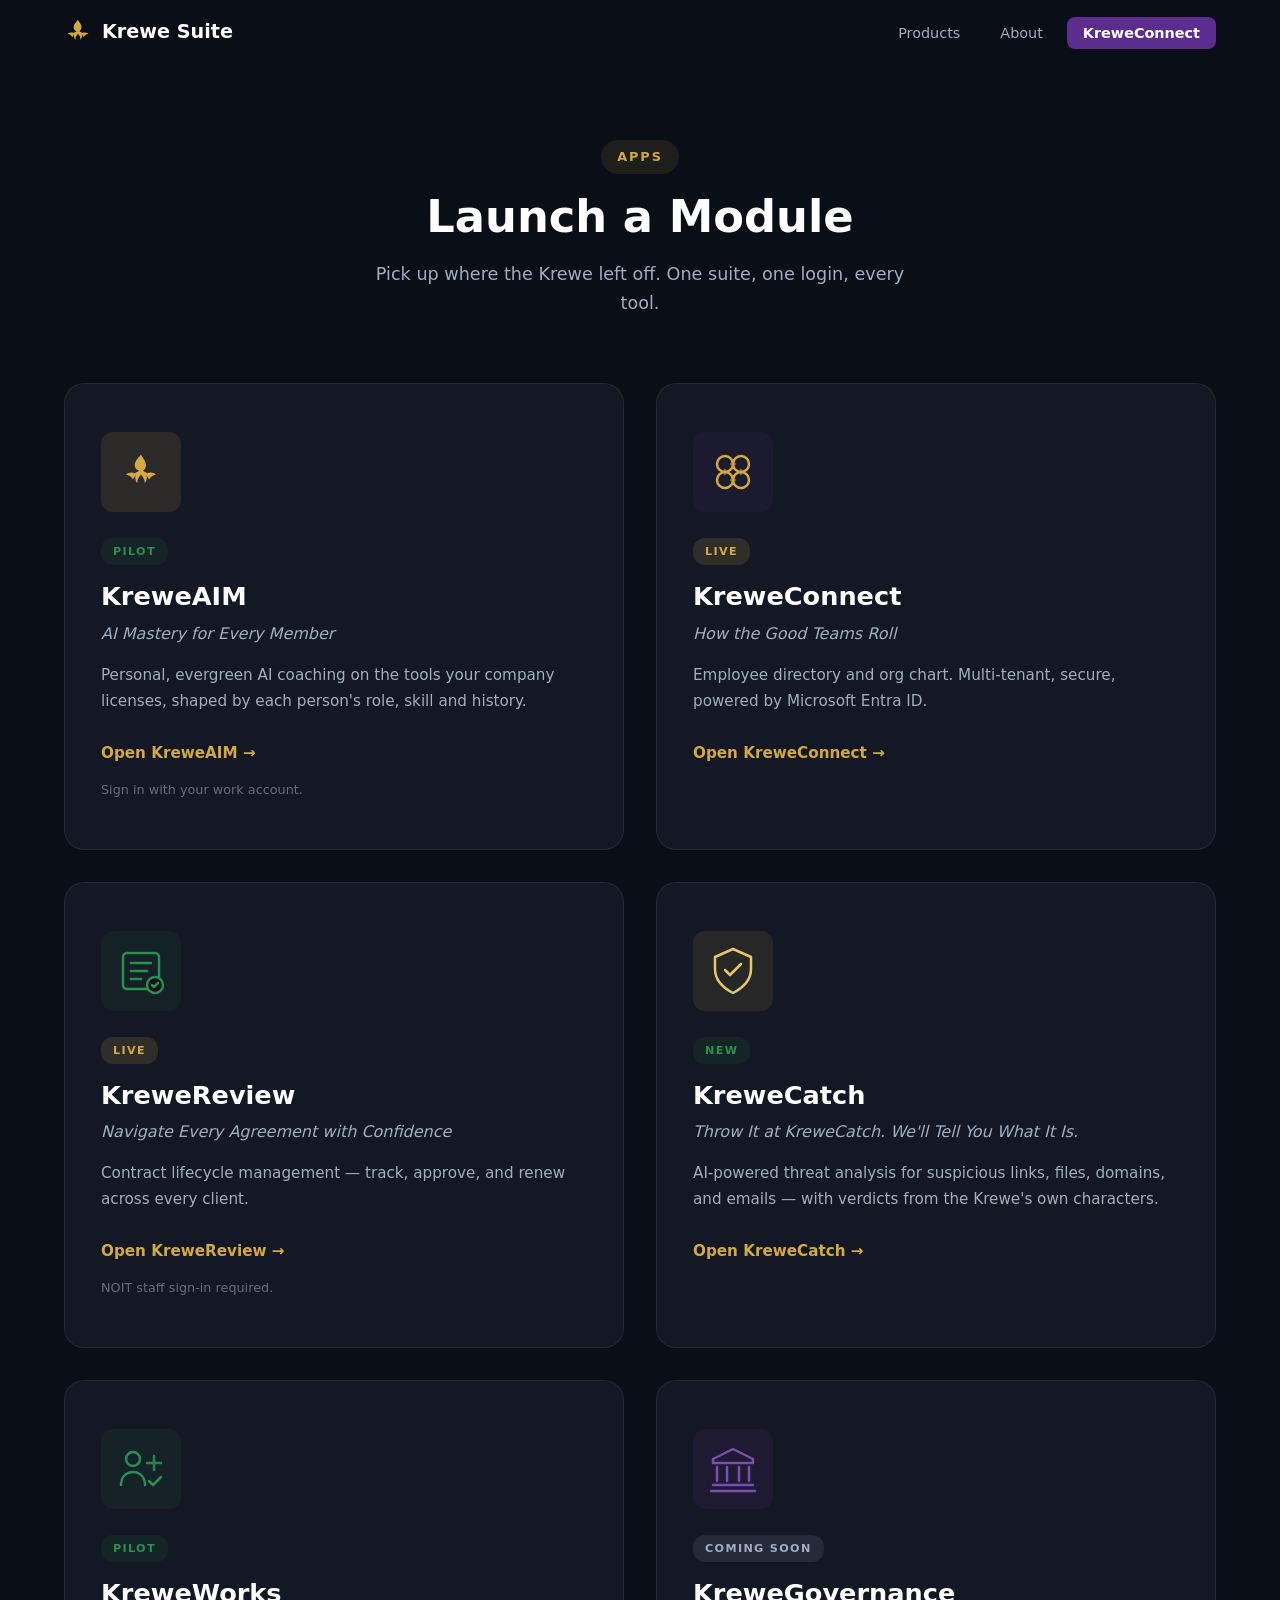
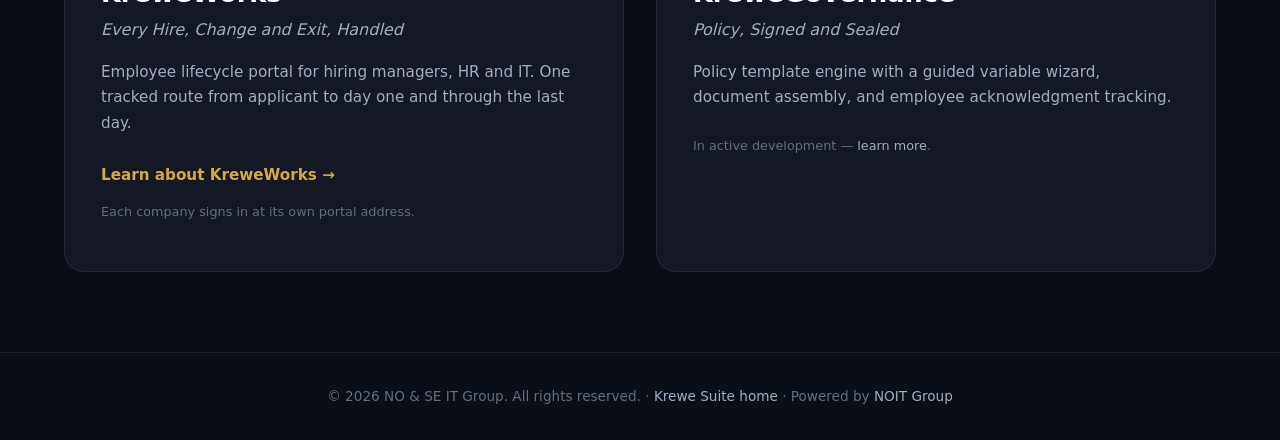
==== commit 49940936: "KreweAIM first on the suite overview and launcher Tammy: KreweAIM belongs at the top. Its card now l" ====
--- a/app/index.html
+++ b/app/index.html
@@ -97,6 +97,21 @@
                 <p class="section-subtitle">Pick up where the Krewe left off. One suite, one login, every tool.</p>
             </div>
             <div class="launch-grid">
+                <!-- KreweAIM: AI Mastery lives inside the Krewe app -->
+                <a href="/app/kreweconnect/kreweaim" class="product-card product-card--aim reveal">
+                    <div class="product-icon">
+                        <svg viewBox="0 0 32 32" width="40" height="40" aria-hidden="true">
+                            <path fill="currentColor" d="M16 2c1.5 3 4 5.5 4 8.5 0 2-1 3.5-2.5 4.5l3.5 2c2.5-1 5-0.5 7 1-2.5 0.5-4.5 2-5.5 4l-2-3.5c0.5 2 0 4.5-1.5 6.5 0-3-1.5-5.5-3-7-1.5 1.5-3 4-3 7-1.5-2-2-4.5-1.5-6.5l-2 3.5c-1-2-3-3.5-5.5-4 2-1.5 4.5-2 7-1l3.5-2C12 14 11 12.5 11 10.5 11 7.5 13.5 5 16 2z"/>
+                        </svg>
+                    </div>
+                    <div class="product-badge product-badge--new">Pilot</div>
+                    <h3>KreweAIM</h3>
+                    <p class="product-tagline">AI Mastery for Every Member</p>
+                    <p class="product-desc">Personal, evergreen AI coaching on the tools your company licenses, shaped by each person's role, skill and history.</p>
+                    <span class="product-link">Open KreweAIM →</span>
+                    <span class="product-note">Sign in with your work account.</span>
+                </a>
+
                 <!-- KreweConnect -->
                 <a href="/app/kreweconnect/" class="product-card product-card--connect reveal">
                     <div class="product-icon">
@@ -169,21 +184,6 @@
                     <p class="product-desc">Employee lifecycle portal for hiring managers, HR and IT. One tracked route from applicant to day one and through the last day.</p>
                     <span class="product-link">Learn about KreweWorks →</span>
                     <span class="product-note">Each company signs in at its own portal address.</span>
-                </a>
-
-                <!-- KreweAIM: AI Mastery lives inside the Krewe app -->
-                <a href="/app/kreweconnect/kreweaim" class="product-card product-card--aim reveal">
-                    <div class="product-icon">
-                        <svg viewBox="0 0 32 32" width="40" height="40" aria-hidden="true">
-                            <path fill="currentColor" d="M16 2c1.5 3 4 5.5 4 8.5 0 2-1 3.5-2.5 4.5l3.5 2c2.5-1 5-0.5 7 1-2.5 0.5-4.5 2-5.5 4l-2-3.5c0.5 2 0 4.5-1.5 6.5 0-3-1.5-5.5-3-7-1.5 1.5-3 4-3 7-1.5-2-2-4.5-1.5-6.5l-2 3.5c-1-2-3-3.5-5.5-4 2-1.5 4.5-2 7-1l3.5-2C12 14 11 12.5 11 10.5 11 7.5 13.5 5 16 2z"/>
-                        </svg>
-                    </div>
-                    <div class="product-badge product-badge--new">Pilot</div>
-                    <h3>KreweAIM</h3>
-                    <p class="product-tagline">AI Mastery for Every Member</p>
-                    <p class="product-desc">Personal, evergreen AI coaching on the tools your company licenses, shaped by each person's role, skill and history.</p>
-                    <span class="product-link">Open KreweAIM →</span>
-                    <span class="product-note">Sign in with your work account.</span>
                 </a>
 
                 <!-- KreweGovernance -->
